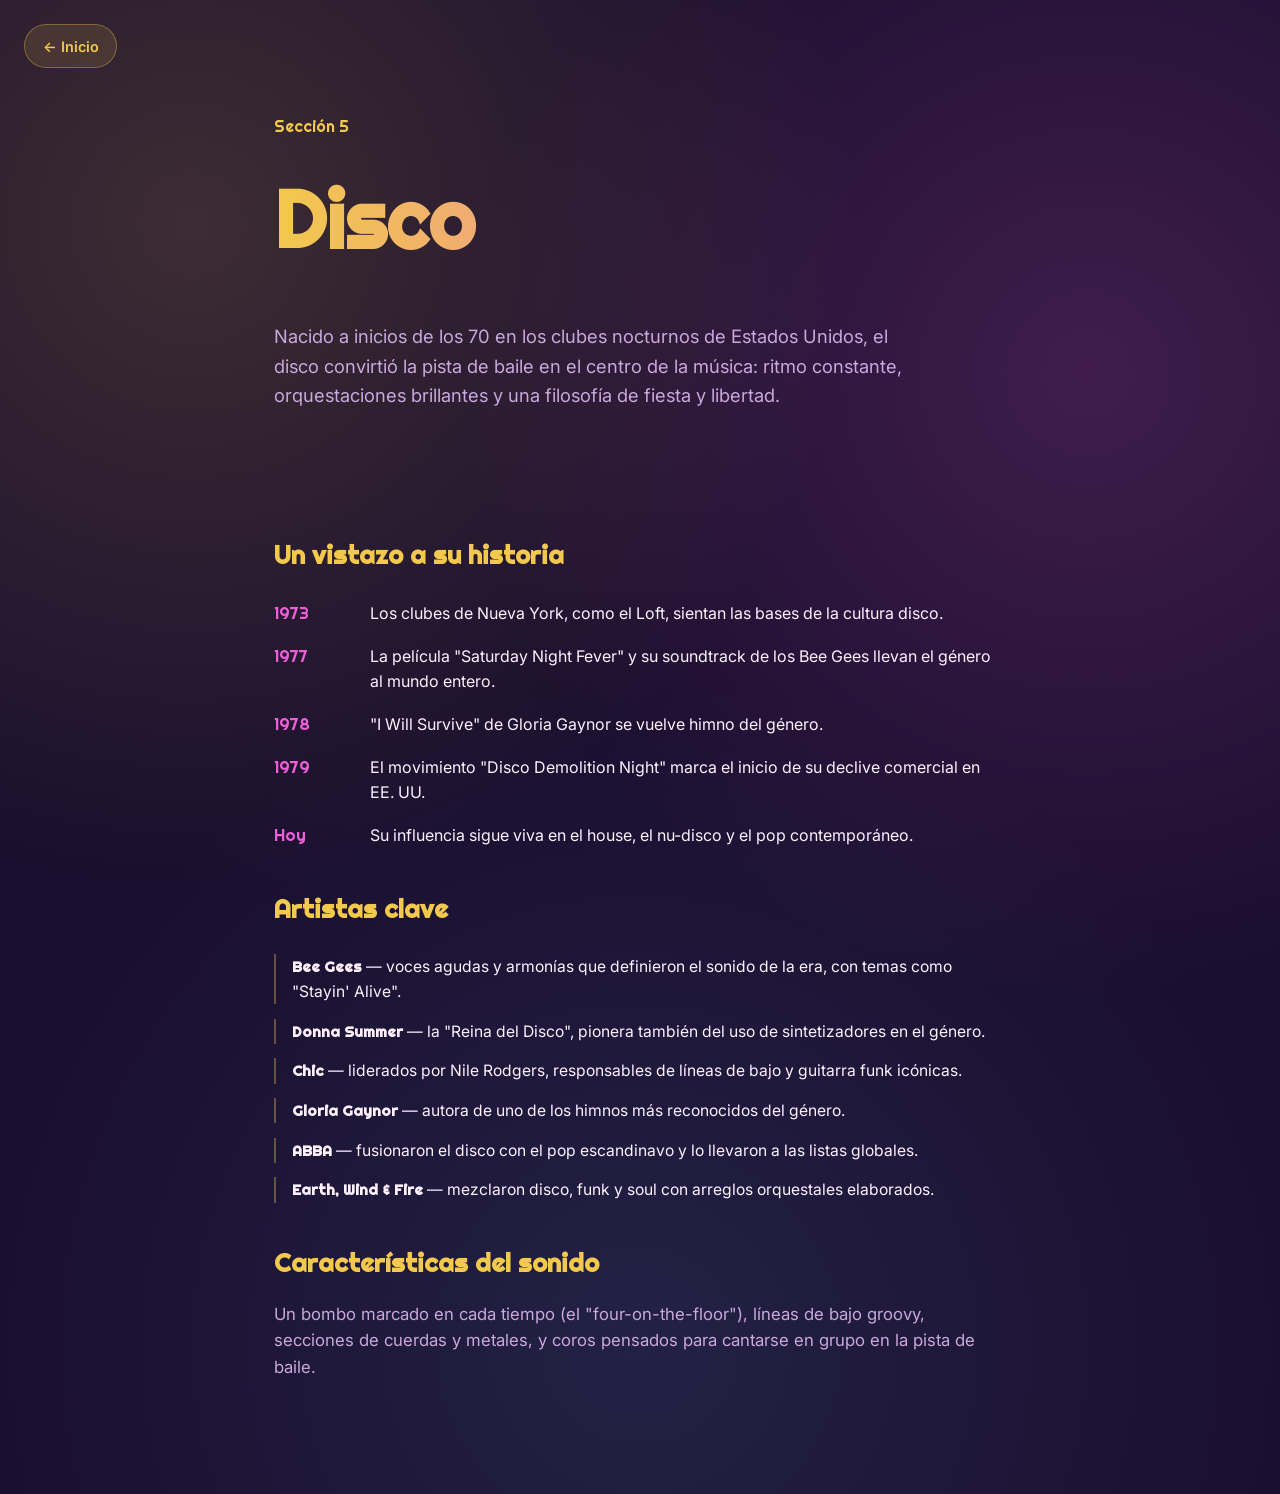
==== disco/index.html @ 30602cee "Agregue sección disco" ====
<!DOCTYPE html>
<html lang="es">
<head>
<meta charset="UTF-8">
<meta name="viewport" content="width=device-width, initial-scale=1.0">
<title>Disco — Atlas Sonoro</title>
<link href="https://fonts.googleapis.com/css2?family=Righteous&family=Inter:wght@400;500;600&display=swap" rel="stylesheet">
<link rel="stylesheet" href="../css/estilos.css">
<style>
  :root {
    --color-fondo: #1a0e2e;
    --color-texto: #fdf1ff;
    --color-tenue: #c9a8db;
    --color-acento: #f2c94c;
    --color-acento-2: #ec5fd8;
    --fuente-display: 'Righteous', cursive;
    --fuente-cuerpo: 'Inter', system-ui, sans-serif;

    --color-borde: rgba(242, 201, 76, 0.35);
    --color-volver-texto: var(--color-acento);
    --color-volver-fondo: rgba(242, 201, 76, 0.12);
    --color-volver-fondo-hover: rgba(242, 201, 76, 0.22);
  }

  body {
    background:
      radial-gradient(circle at 15% 15%, rgba(242, 201, 76, 0.16), transparent 40%),
      radial-gradient(circle at 85% 25%, rgba(236, 95, 216, 0.18), transparent 40%),
      radial-gradient(circle at 50% 90%, rgba(95, 175, 236, 0.12), transparent 45%),
      var(--color-fondo);
    color: var(--color-texto);
    font-family: var(--fuente-cuerpo);
    line-height: 1.6;
  }

  .portada {
    min-height: 55vh;
    display: flex;
    flex-direction: column;
    justify-content: center;
    padding: 6rem 1.5rem 3rem;
    max-width: 780px;
    margin: 0 auto;
  }

  .portada .ceja {
    color: var(--color-acento);
    font-family: var(--fuente-display);
    font-size: 1rem;
    margin: 0 0 1rem;
  }

  .portada h1 {
    font-family: var(--fuente-display);
    font-size: clamp(2.8rem, 7vw, 5rem);
    margin: 0 0 1.25rem;
    background: linear-gradient(90deg, var(--color-acento), var(--color-acento-2));
    -webkit-background-clip: text;
    background-clip: text;
    color: transparent;
  }

  .portada p {
    color: var(--color-tenue);
    font-size: 1.15rem;
    max-width: 55ch;
  }

  .contenido {
    max-width: 780px;
    margin: 0 auto;
    padding: 0 1.5rem 6rem;
  }

  .contenido h2 {
    font-family: var(--fuente-display);
    font-size: 1.6rem;
    margin: 2.5rem 0 1rem;
    color: var(--color-acento);
  }

  .contenido p {
    color: var(--color-tenue);
    font-size: 1.05rem;
  }

  ul.hitos {
    list-style: none;
    padding: 0;
    margin: 1.5rem 0;
    display: grid;
    gap: 1rem;
  }

  ul.hitos li {
    display: grid;
    grid-template-columns: 5rem 1fr;
    gap: 1rem;
    align-items: baseline;
  }

  ul.hitos .anio {
    font-family: var(--fuente-display);
    color: var(--color-acento-2);
    font-size: 1.05rem;
  }

  ul.lista-artistas {
    list-style: none;
    padding: 0;
    margin: 1.5rem 0;
    display: grid;
    gap: 0.9rem;
  }

  ul.lista-artistas li {
    padding-left: 1rem;
    border-left: 2px solid rgba(242, 201, 76, 0.35);
    font-size: 0.98rem;
  }

  ul.lista-artistas strong {
    color: var(--color-texto);
    font-family: var(--fuente-display);
    font-size: 0.95rem;
  }
</style>
</head>
<body>

  <a class="volver" href="../index.html">&larr; Inicio</a>

  <section class="portada">
    <p class="ceja">Sección 5</p>
    <h1>Disco</h1>
    <p>Nacido a inicios de los 70 en los clubes nocturnos de Estados Unidos, el disco convirtió la pista de baile en el centro de la música: ritmo constante, orquestaciones brillantes y una filosofía de fiesta y libertad.</p>
  </section>

  <section class="contenido">
    <h2>Un vistazo a su historia</h2>
    <ul class="hitos">
      <li><span class="anio">1973</span><span>Los clubes de Nueva York, como el Loft, sientan las bases de la cultura disco.</span></li>
      <li><span class="anio">1977</span><span>La película "Saturday Night Fever" y su soundtrack de los Bee Gees llevan el género al mundo entero.</span></li>
      <li><span class="anio">1978</span><span>"I Will Survive" de Gloria Gaynor se vuelve himno del género.</span></li>
      <li><span class="anio">1979</span><span>El movimiento "Disco Demolition Night" marca el inicio de su declive comercial en EE. UU.</span></li>
      <li><span class="anio">Hoy</span><span>Su influencia sigue viva en el house, el nu-disco y el pop contemporáneo.</span></li>
    </ul>

    <h2>Artistas clave</h2>
    <ul class="lista-artistas">
      <li><strong>Bee Gees</strong> — voces agudas y armonías que definieron el sonido de la era, con temas como "Stayin' Alive".</li>
      <li><strong>Donna Summer</strong> — la "Reina del Disco", pionera también del uso de sintetizadores en el género.</li>
      <li><strong>Chic</strong> — liderados por Nile Rodgers, responsables de líneas de bajo y guitarra funk icónicas.</li>
      <li><strong>Gloria Gaynor</strong> — autora de uno de los himnos más reconocidos del género.</li>
      <li><strong>ABBA</strong> — fusionaron el disco con el pop escandinavo y lo llevaron a las listas globales.</li>
      <li><strong>Earth, Wind & Fire</strong> — mezclaron disco, funk y soul con arreglos orquestales elaborados.</li>
    </ul>

    <h2>Características del sonido</h2>
    <p>Un bombo marcado en cada tiempo (el "four-on-the-floor"), líneas de bajo groovy, secciones de cuerdas y metales, y coros pensados para cantarse en grupo en la pista de baile.</p>
  </section>

</body>
</html>
---- css/estilos.css ----
/* estilos.css — reset mínimo y pieza compartida entre todas las secciones */

*,
*::before,
*::after {
  box-sizing: border-box;
}

html {
  scroll-behavior: smooth;
}

body {
  margin: 0;
  min-height: 100vh;
}

img {
  max-width: 100%;
  display: block;
}

a {
  text-decoration: none;
}

/* Botón de regreso — cada sección lo colorea heredando sus propias variables */
.volver {
  position: fixed;
  top: 1.5rem;
  left: 1.5rem;
  display: inline-flex;
  align-items: center;
  gap: 0.5rem;
  padding: 0.6rem 1.1rem;
  border-radius: 999px;
  font-family: var(--fuente-cuerpo, system-ui, sans-serif);
  font-size: 0.9rem;
  font-weight: 600;
  border: 1px solid var(--color-borde, rgba(255, 255, 255, 0.25));
  color: var(--color-volver-texto, #fff);
  background: var(--color-volver-fondo, rgba(255, 255, 255, 0.08));
  backdrop-filter: blur(6px);
  transition: transform 0.15s ease, background 0.15s ease;
  z-index: 20;
}

.volver:hover {
  transform: translateX(-3px);
  background: var(--color-volver-fondo-hover, rgba(255, 255, 255, 0.16));
}

.volver:focus-visible {
  outline: 2px solid var(--color-acento, #fff);
  outline-offset: 3px;
}

@media (max-width: 600px) {
  .volver {
    top: 1rem;
    left: 1rem;
    padding: 0.5rem 0.9rem;
    font-size: 0.8rem;
  }
}
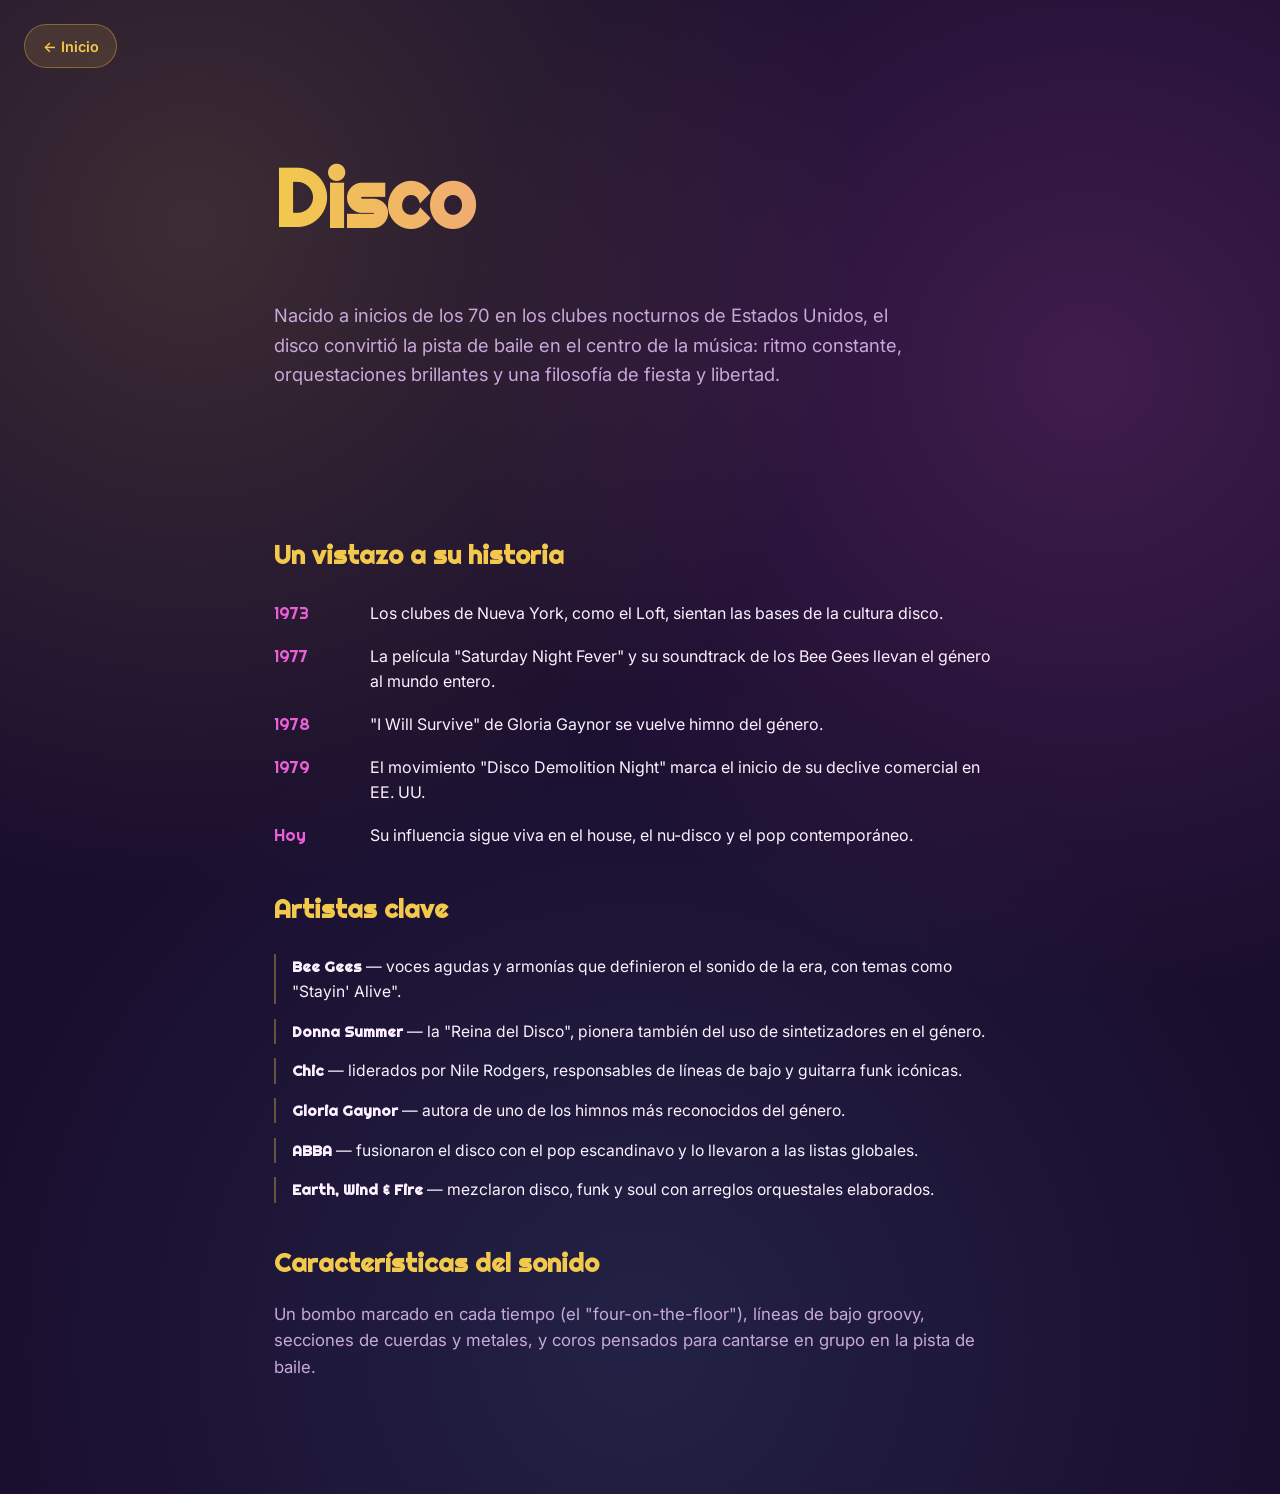
==== commit f29ff199: "Corregi" ====
--- a/disco/index.html
+++ b/disco/index.html
@@ -131,7 +131,6 @@
   <a class="volver" href="../index.html">&larr; Inicio</a>
 
   <section class="portada">
-    <p class="ceja">Sección 5</p>
     <h1>Disco</h1>
     <p>Nacido a inicios de los 70 en los clubes nocturnos de Estados Unidos, el disco convirtió la pista de baile en el centro de la música: ritmo constante, orquestaciones brillantes y una filosofía de fiesta y libertad.</p>
   </section>
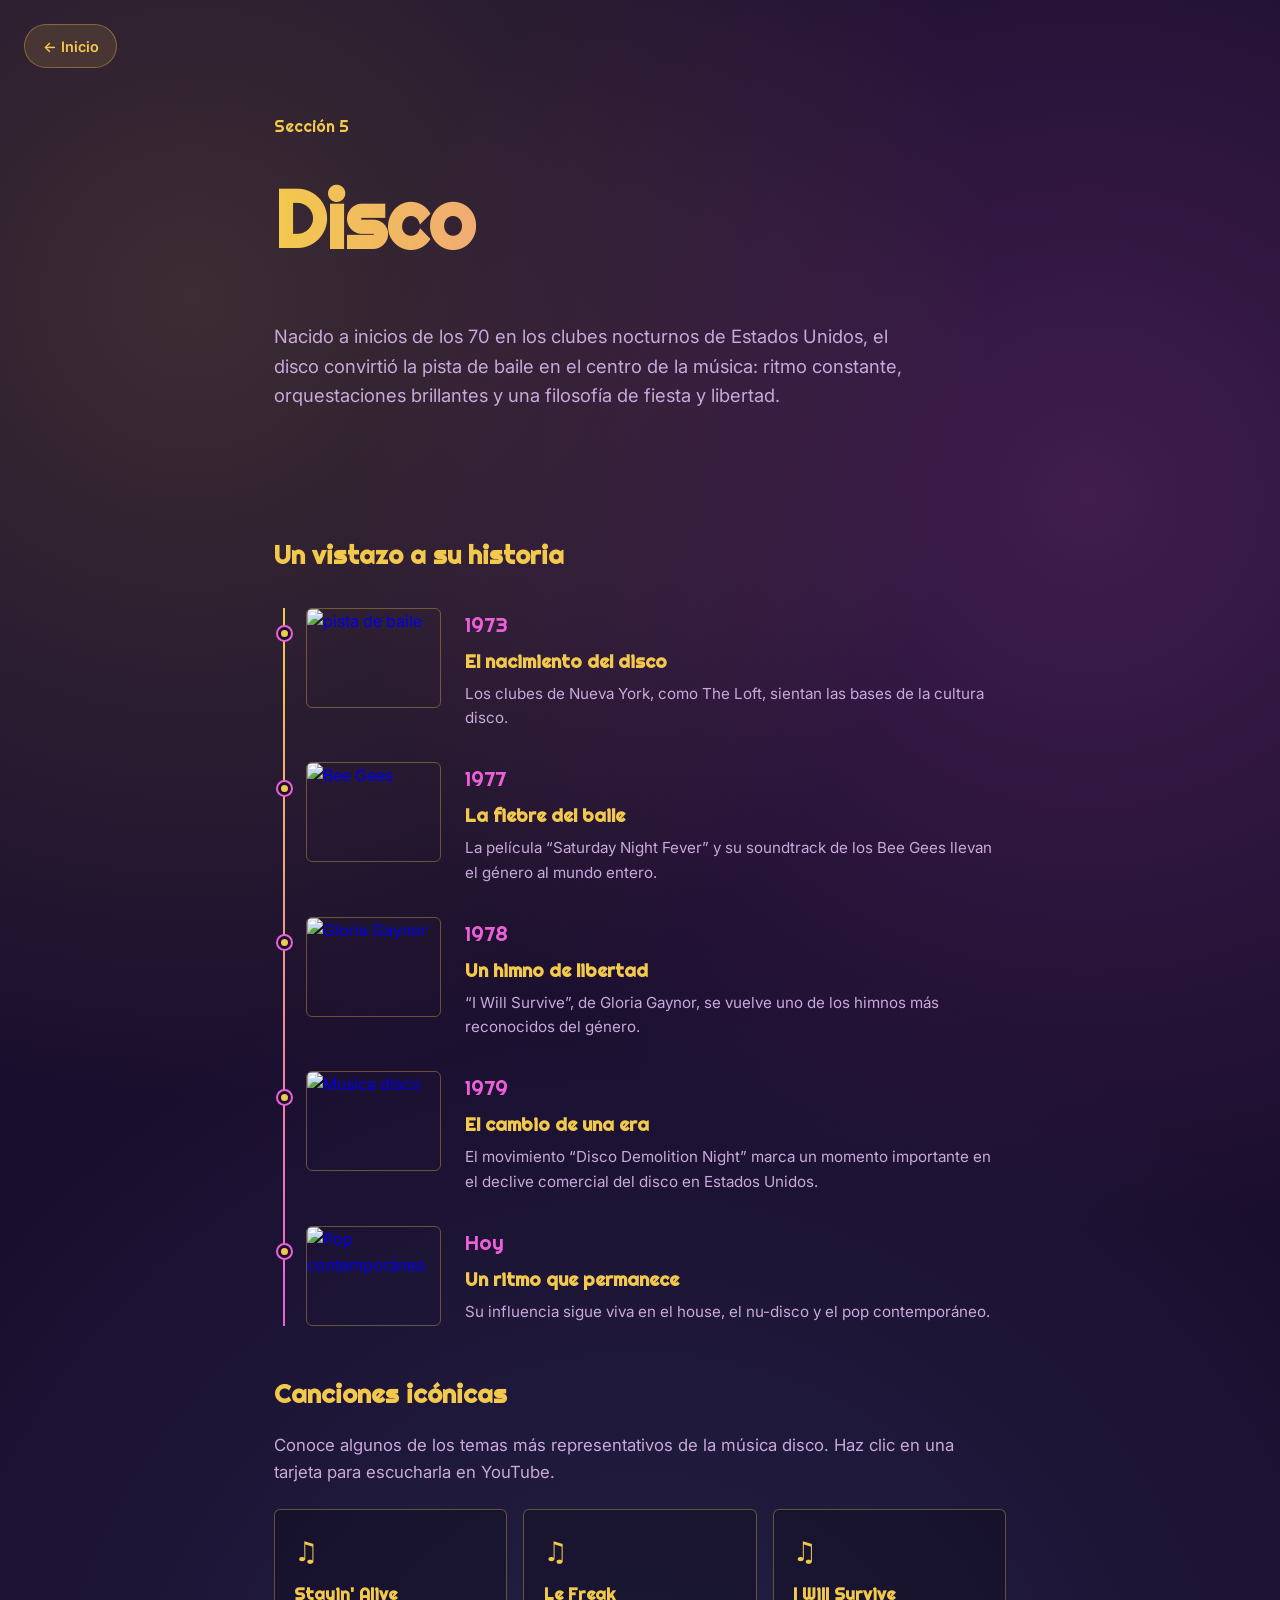
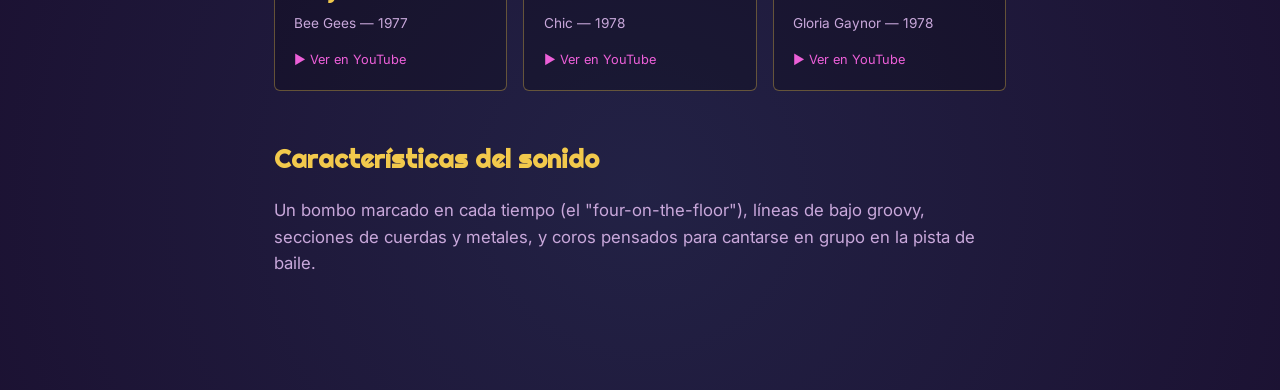
==== commit 2465de3f: "Seccion disco actualizada" ====
--- a/disco/index.html
+++ b/disco/index.html
@@ -3,9 +3,13 @@
 <head>
 <meta charset="UTF-8">
 <meta name="viewport" content="width=device-width, initial-scale=1.0">
+
 <title>Disco — Atlas Sonoro</title>
+
 <link href="https://fonts.googleapis.com/css2?family=Righteous&family=Inter:wght@400;500;600&display=swap" rel="stylesheet">
+
 <link rel="stylesheet" href="../css/estilos.css">
+
 <style>
   :root {
     --color-fondo: #1a0e2e;
@@ -13,6 +17,7 @@
     --color-tenue: #c9a8db;
     --color-acento: #f2c94c;
     --color-acento-2: #ec5fd8;
+
     --fuente-display: 'Righteous', cursive;
     --fuente-cuerpo: 'Inter', system-ui, sans-serif;
 
@@ -20,6 +25,10 @@
     --color-volver-texto: var(--color-acento);
     --color-volver-fondo: rgba(242, 201, 76, 0.12);
     --color-volver-fondo-hover: rgba(242, 201, 76, 0.22);
+  }
+
+  * {
+    box-sizing: border-box;
   }
 
   body {
@@ -28,6 +37,7 @@
       radial-gradient(circle at 85% 25%, rgba(236, 95, 216, 0.18), transparent 40%),
       radial-gradient(circle at 50% 90%, rgba(95, 175, 236, 0.12), transparent 45%),
       var(--color-fondo);
+
     color: var(--color-texto);
     font-family: var(--fuente-cuerpo);
     line-height: 1.6;
@@ -54,7 +64,13 @@
     font-family: var(--fuente-display);
     font-size: clamp(2.8rem, 7vw, 5rem);
     margin: 0 0 1.25rem;
-    background: linear-gradient(90deg, var(--color-acento), var(--color-acento-2));
+
+    background: linear-gradient(
+      90deg,
+      var(--color-acento),
+      var(--color-acento-2)
+    );
+
     -webkit-background-clip: text;
     background-clip: text;
     color: transparent;
@@ -84,80 +100,351 @@
     font-size: 1.05rem;
   }
 
-  ul.hitos {
-    list-style: none;
-    padding: 0;
-    margin: 1.5rem 0;
+  .linea-tiempo {
+    position: relative;
+    margin: 2rem 0 3rem;
+    padding-left: 2rem;
+  }
+
+  .linea-tiempo::before {
+    content: "";
+    position: absolute;
+    left: 0.55rem;
+    top: 0;
+    bottom: 0;
+    width: 2px;
+
+    background: linear-gradient(
+      var(--color-acento),
+      var(--color-acento-2)
+    );
+  }
+
+  .evento {
+    position: relative;
     display: grid;
+    grid-template-columns: 135px 1fr;
+    gap: 1.5rem;
+    margin-bottom: 2rem;
+    align-items: start;
+  }
+
+  .evento:last-child {
+    margin-bottom: 0;
+  }
+
+  .evento::before {
+    content: "";
+    position: absolute;
+    left: -1.75rem;
+    top: 1.2rem;
+
+    width: 13px;
+    height: 13px;
+
+    border-radius: 50%;
+    background: var(--color-acento);
+
+    border: 3px solid var(--color-fondo);
+
+    box-shadow: 0 0 0 2px var(--color-acento-2);
+  }
+
+  .evento a {
+    display: block;
+  }
+
+  .evento img {
+    width: 135px;
+    height: 100px;
+
+    object-fit: cover;
+
+    border-radius: 6px;
+    border: 1px solid var(--color-borde);
+
+    display: block;
+    transition: transform 0.2s ease, filter 0.2s ease;
+  }
+
+  .evento img:hover {
+    transform: scale(1.04);
+    filter: brightness(1.15);
+  }
+
+  .evento .anio {
+    font-family: var(--fuente-display);
+    color: var(--color-acento-2);
+    font-size: 1.3rem;
+    display: block;
+    margin-bottom: 0.35rem;
+  }
+
+  .evento h3 {
+    font-family: var(--fuente-display);
+    color: var(--color-acento);
+    font-size: 1.15rem;
+    margin: 0 0 0.35rem;
+  }
+
+  .evento p {
+    font-size: 0.95rem;
+    margin: 0;
+  }
+
+  .canciones {
+    display: grid;
+    grid-template-columns: repeat(3, 1fr);
     gap: 1rem;
-  }
-
-  ul.hitos li {
-    display: grid;
-    grid-template-columns: 5rem 1fr;
-    gap: 1rem;
-    align-items: baseline;
-  }
-
-  ul.hitos .anio {
-    font-family: var(--fuente-display);
+    margin: 1.5rem 0 3rem;
+  }
+
+  .cancion {
+    display: flex;
+    flex-direction: column;
+    justify-content: space-between;
+
+    min-height: 145px;
+    padding: 1.2rem;
+
+    text-decoration: none;
+    color: var(--color-texto);
+
+    background: rgba(0, 0, 0, 0.22);
+    border: 1px solid var(--color-borde);
+    border-radius: 6px;
+
+    transition:
+      transform 0.2s ease,
+      background 0.2s ease,
+      border-color 0.2s ease;
+  }
+
+  .cancion:hover {
+    transform: translateY(-4px);
+    background: rgba(236, 95, 216, 0.12);
+    border-color: var(--color-acento-2);
+  }
+
+  .cancion .icono {
+    font-size: 1.7rem;
+    color: var(--color-acento);
+    margin-bottom: 0.7rem;
+  }
+
+  .cancion strong {
+    display: block;
+    color: var(--color-acento);
+    font-family: var(--fuente-display);
+    font-size: 1.05rem;
+    line-height: 1.3;
+  }
+
+  .cancion span {
+    display: block;
+    color: var(--color-tenue);
+    font-size: 0.85rem;
+    margin-top: 0.4rem;
+  }
+
+  .cancion .youtube {
     color: var(--color-acento-2);
-    font-size: 1.05rem;
-  }
-
-  ul.lista-artistas {
-    list-style: none;
-    padding: 0;
-    margin: 1.5rem 0;
-    display: grid;
-    gap: 0.9rem;
-  }
-
-  ul.lista-artistas li {
-    padding-left: 1rem;
-    border-left: 2px solid rgba(242, 201, 76, 0.35);
-    font-size: 0.98rem;
-  }
-
-  ul.lista-artistas strong {
-    color: var(--color-texto);
-    font-family: var(--fuente-display);
-    font-size: 0.95rem;
+    font-size: 0.8rem;
+    margin-top: 1rem;
+  }
+
+  @media (max-width: 560px) {
+
+    .evento {
+      grid-template-columns: 1fr;
+      gap: 0.7rem;
+    }
+
+    .evento img {
+      width: 100%;
+      height: 150px;
+    }
+
+    .linea-tiempo {
+      padding-left: 1.8rem;
+    }
+
+    .canciones {
+      grid-template-columns: 1fr;
+    }
   }
 </style>
 </head>
+
 <body>
 
   <a class="volver" href="../index.html">&larr; Inicio</a>
-
   <section class="portada">
+    <p class="ceja">Sección 5</p>
     <h1>Disco</h1>
-    <p>Nacido a inicios de los 70 en los clubes nocturnos de Estados Unidos, el disco convirtió la pista de baile en el centro de la música: ritmo constante, orquestaciones brillantes y una filosofía de fiesta y libertad.</p>
+    <p>
+      Nacido a inicios de los 70 en los clubes nocturnos de Estados
+      Unidos, el disco convirtió la pista de baile en el centro de
+      la música: ritmo constante, orquestaciones brillantes y una
+      filosofía de fiesta y libertad.
+    </p>
   </section>
 
   <section class="contenido">
     <h2>Un vistazo a su historia</h2>
-    <ul class="hitos">
-      <li><span class="anio">1973</span><span>Los clubes de Nueva York, como el Loft, sientan las bases de la cultura disco.</span></li>
-      <li><span class="anio">1977</span><span>La película "Saturday Night Fever" y su soundtrack de los Bee Gees llevan el género al mundo entero.</span></li>
-      <li><span class="anio">1978</span><span>"I Will Survive" de Gloria Gaynor se vuelve himno del género.</span></li>
-      <li><span class="anio">1979</span><span>El movimiento "Disco Demolition Night" marca el inicio de su declive comercial en EE. UU.</span></li>
-      <li><span class="anio">Hoy</span><span>Su influencia sigue viva en el house, el nu-disco y el pop contemporáneo.</span></li>
-    </ul>
-
-    <h2>Artistas clave</h2>
-    <ul class="lista-artistas">
-      <li><strong>Bee Gees</strong> — voces agudas y armonías que definieron el sonido de la era, con temas como "Stayin' Alive".</li>
-      <li><strong>Donna Summer</strong> — la "Reina del Disco", pionera también del uso de sintetizadores en el género.</li>
-      <li><strong>Chic</strong> — liderados por Nile Rodgers, responsables de líneas de bajo y guitarra funk icónicas.</li>
-      <li><strong>Gloria Gaynor</strong> — autora de uno de los himnos más reconocidos del género.</li>
-      <li><strong>ABBA</strong> — fusionaron el disco con el pop escandinavo y lo llevaron a las listas globales.</li>
-      <li><strong>Earth, Wind & Fire</strong> — mezclaron disco, funk y soul con arreglos orquestales elaborados.</li>
-    </ul>
+    <div class="linea-tiempo">
+      <article class="evento">
+        <a href="https://es.wikipedia.org/wiki/M%C3%BAsica_disco"
+           target="_blank"
+           rel="noopener noreferrer">
+          <img
+            src="https://encrypted-tbn0.gstatic.com/images?q=tbn:ANd9GcQwE9FnDrp_krGjTabxkD10sU0e1tbXfL-FwhTwqOrHe4haVILCbUR5mze0&s=10"
+            alt="pista de baile">
+        </a>
+
+        <div>
+          <span class="anio">1973</span>
+          <h3>El nacimiento del disco</h3>
+          <p>
+            Los clubes de Nueva York, como The Loft, sientan las bases de la cultura disco.
+          </p>
+        </div>
+      </article>
+
+      <article class="evento">
+        <a href="https://es.wikipedia.org/wiki/Saturday_Night_Fever"
+           target="_blank"
+           rel="noopener noreferrer">
+          <img
+            src="https://www.thisdayinmusic.com/wp-content/uploads/1946/09/BeeGees-credit-Michael-Ochs.webp"
+            alt="Bee Gees">
+        </a>
+
+        <div>
+          <span class="anio">1977</span>
+          <h3>La fiebre del baile</h3>
+          <p>
+            La película “Saturday Night Fever” y su soundtrack de los Bee Gees llevan el género al mundo entero.
+          </p>
+        </div>
+      </article>
+
+      <article class="evento">
+        <a href="https://www.gloriagaynor.com/videos/i-will-survive/"
+           target="_blank"
+           rel="noopener noreferrer">
+          <img
+            src="https://tvandshow.com/wp-content/uploads/2019/09/gaynor-1024x638.jpg"
+            alt="Gloria Gaynor">
+        </a>
+
+        <div>
+          <span class="anio">1978</span>
+          <h3>Un himno de libertad</h3>
+          <p>
+            “I Will Survive”, de Gloria Gaynor, se vuelve uno de
+            los himnos más reconocidos del género.
+          </p>
+        </div>
+      </article>
+
+      <article class="evento">
+        <a href="https://es.wikipedia.org/wiki/Disco_Demolition_Night"
+           target="_blank"
+           rel="noopener noreferrer">
+          <img
+            src="https://myq105.com/uploads/2021/03/GettyImages-1906833-e1616266997377.jpg?format=auto&optimize=high&width=1440"
+            alt="Musica disco">
+        </a>
+
+        <div>
+          <span class="anio">1979</span>
+          <h3>El cambio de una era</h3>
+          <p>
+            El movimiento “Disco Demolition Night” marca un momento
+            importante en el declive comercial del disco en Estados Unidos.
+          </p>
+        </div>
+      </article>
+
+      <article class="evento">
+        <a href="https://es.wikipedia.org/wiki/Nu-disco"
+           target="_blank"
+           rel="noopener noreferrer">
+          <img
+            src="https://encrypted-tbn0.gstatic.com/images?q=tbn:ANd9GcTzR0fARANq12ql0wSJRHL_1quHU1-mYgXfkSKpIqYzz6QJA4aErZl7WAM&s=1"
+            alt="Pop contemporáneo">
+        </a>
+
+        <div>
+          <span class="anio">Hoy</span>
+          <h3>Un ritmo que permanece</h3>
+          <p>
+            Su influencia sigue viva en el house, el nu-disco y
+            el pop contemporáneo.
+          </p>
+        </div>
+      </article>
+    </div>
+
+    <h2>Canciones icónicas</h2>
+    <p>
+      Conoce algunos de los temas más representativos de la música
+      disco. Haz clic en una tarjeta para escucharla en YouTube.
+    </p>
+
+    <div class="canciones">
+      <a
+        class="cancion"
+        href="https://www.youtube.com/watch?v=fNFzfwLM72c"
+        target="_blank"
+        rel="noopener noreferrer">
+        <div>
+          <div class="icono">♫</div>
+          <strong>Stayin' Alive</strong>
+          <span>Bee Gees — 1977</span>
+        </div>
+        <span class="youtube">▶ Ver en YouTube</span>
+      </a>
+
+      <a
+        class="cancion"
+        href="https://www.youtube.com/watch?v=aXgSHL7efKg"
+        target="_blank"
+        rel="noopener noreferrer">
+        <div>
+          <div class="icono">♫</div>
+          <strong>Le Freak</strong>
+          <span>Chic — 1978</span>
+        </div>
+        <span class="youtube">▶ Ver en YouTube</span>
+      </a>
+
+      <a
+        class="cancion"
+        href="https://www.youtube.com/watch?v=FHhZPp08s74"
+        target="_blank"
+        rel="noopener noreferrer">
+
+        <div>
+          <div class="icono">♫</div>
+          <strong>I Will Survive</strong>
+          <span>Gloria Gaynor — 1978</span>
+        </div>
+        <span class="youtube">▶ Ver en YouTube</span>
+      </a>
+
+    </div>
 
     <h2>Características del sonido</h2>
-    <p>Un bombo marcado en cada tiempo (el "four-on-the-floor"), líneas de bajo groovy, secciones de cuerdas y metales, y coros pensados para cantarse en grupo en la pista de baile.</p>
+
+    <p>
+      Un bombo marcado en cada tiempo (el "four-on-the-floor"),
+      líneas de bajo groovy, secciones de cuerdas y metales,
+      y coros pensados para cantarse en grupo en la pista de baile.
+    </p>
+
   </section>
 
 </body>
-</html>+</html>
